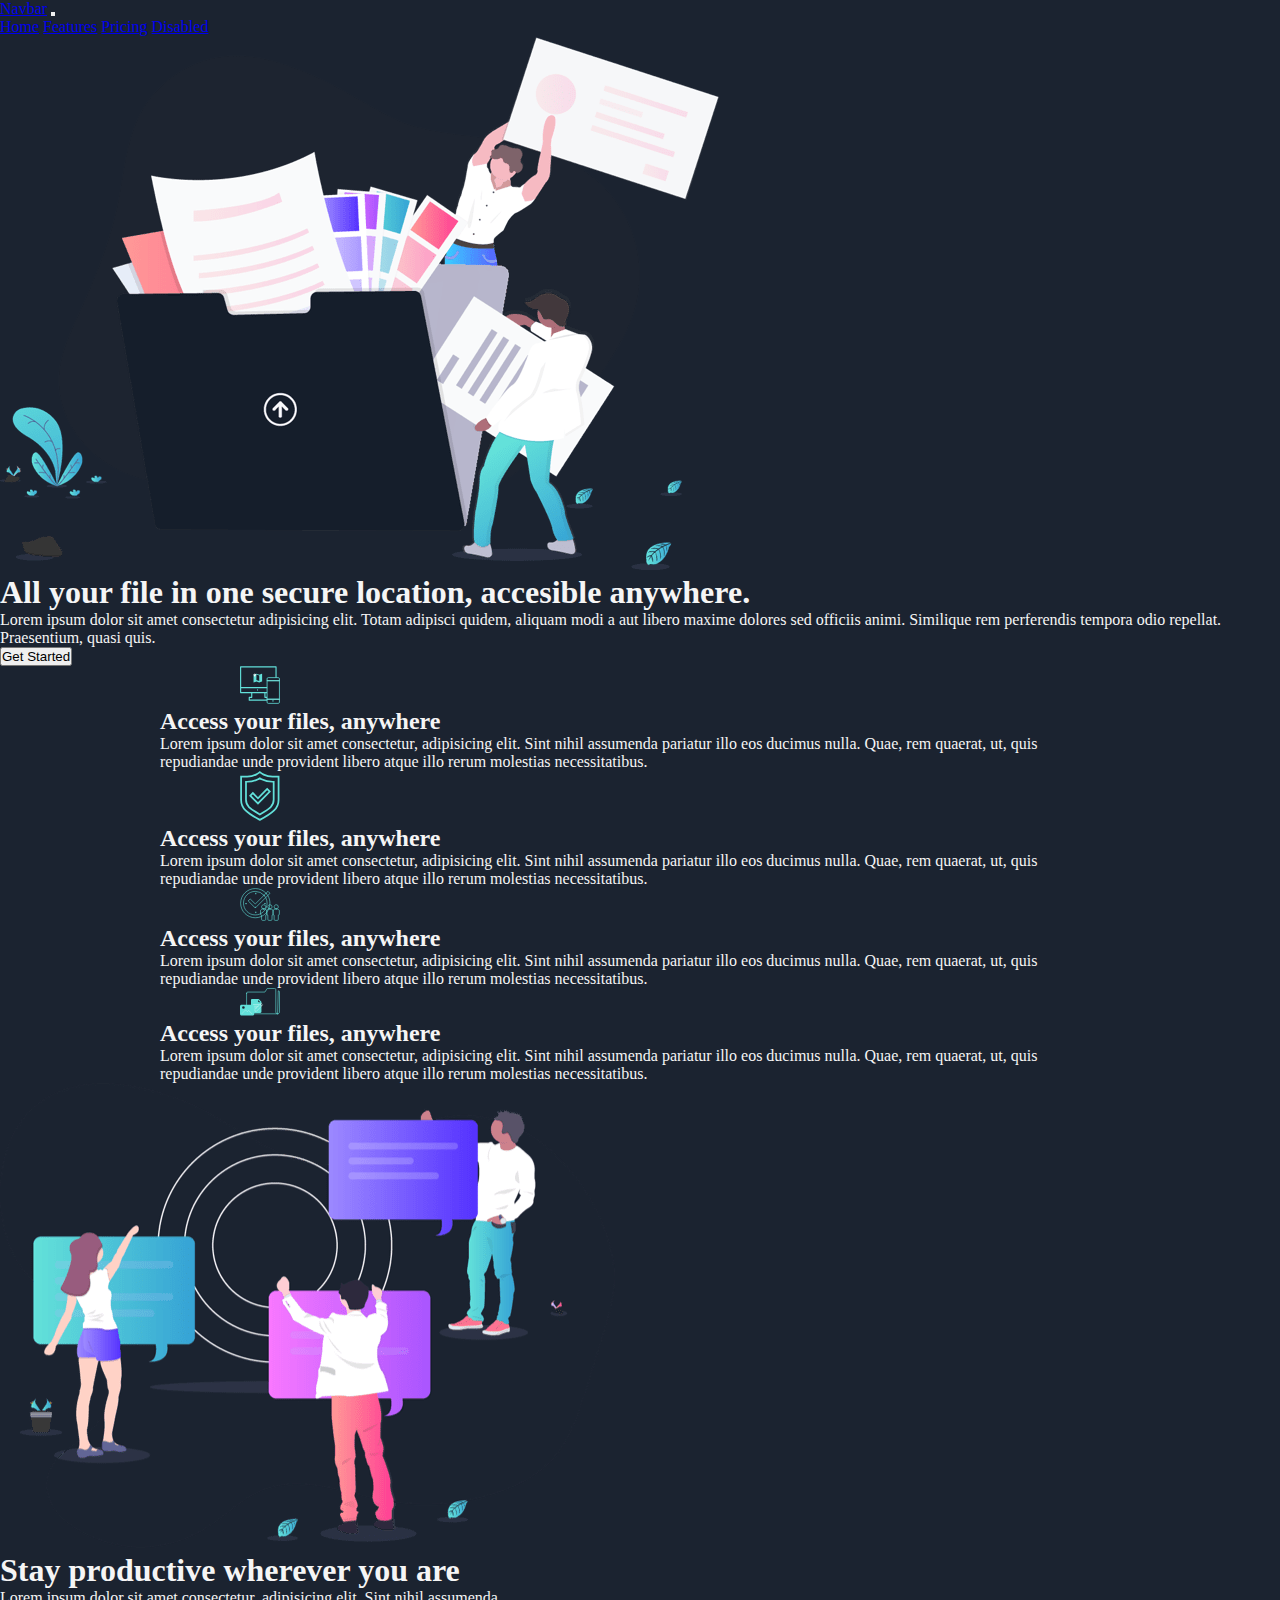
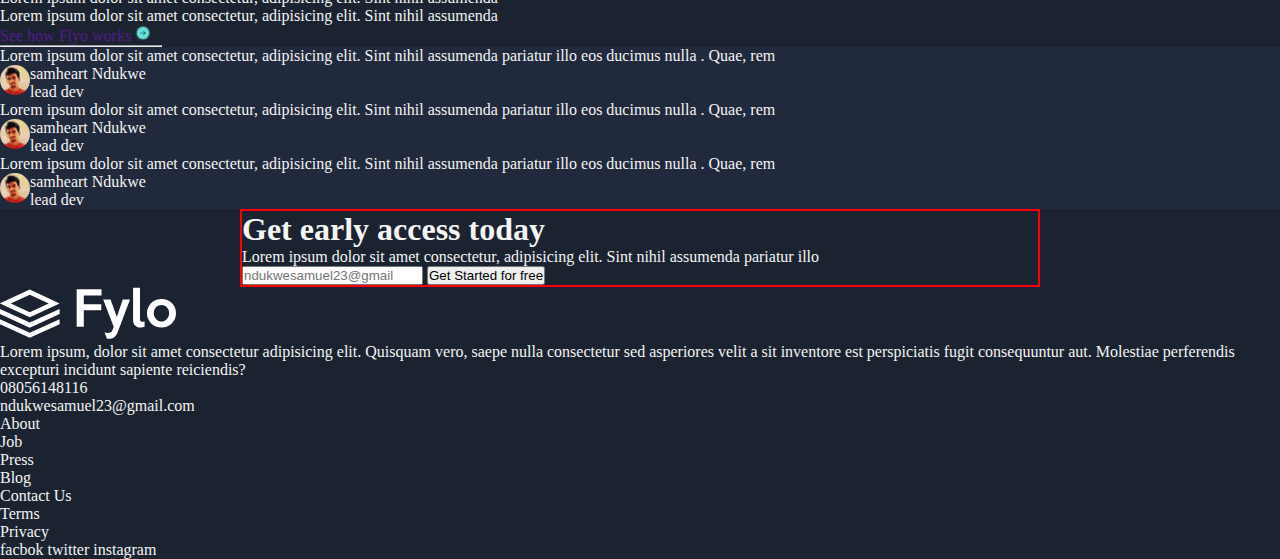
==== index.html @ 4d5dd7db "first commit" ====
<!DOCTYPE html>
<html lang="en">
<head>
    <meta charset="UTF-8">
    <meta http-equiv="X-UA-Compatible" content="IE=edge">
    <meta name="viewport" content="width=device-width, initial-scale=1.0">
    <title>Document</title>
    <link rel="stylesheet" href="../bootstrap-5.0.2-dist/css/bootstrap.min.css">
    <link rel="stylesheet" href="css/style.css">

</head>
<body>


    <nav class="navbar navbar-expand-lg navbar-light bg-light">
        <div class="container-fluid">
          <a class="navbar-brand" href="#">Navbar</a>
          <button class="navbar-toggler" type="button" data-bs-toggle="collapse" data-bs-target="#navbarNavAltMarkup" aria-controls="navbarNavAltMarkup" aria-expanded="false" aria-label="Toggle navigation">
            <span class="navbar-toggler-icon"></span>
          </button>
          <div class="collapse navbar-collapse" id="navbarNavAltMarkup">
            <div class="navbar-nav ms-auto">
              <a class="nav-link active" aria-current="page" href="#">Home</a>
              <a class="nav-link" href="#">Features</a>
              <a class="nav-link" href="#">Pricing</a>
              <a class="nav-link disabled" href="#" tabindex="-1" aria-disabled="true">Disabled</a>
            </div>
          </div>
        </div>
      </nav>



    <section class="sec1">


        <div class="sss">
            <img src="images/illustration-intro.png" alt=" dksdlk">

        </div>
        
        <div>
            <h1>All your file in one  secure location, accesible anywhere.</h1>

            <p> Lorem ipsum dolor sit amet consectetur adipisicing elit. Totam adipisci quidem, 
                aliquam modi a aut libero maxime dolores sed officiis animi.
                 Similique rem perferendis tempora odio repellat. Praesentium, quasi quis.
            </p>

            <button> Get Started</button>
        </div>
    </section>



    <section class="sec2">

        <div class="container-fluid">

            <div class="row">
                <div class="col-md-6">

                    <div class=" sec2__">
                        <img src="images/icon-access-anywhere.svg" alt="">
                        <div>
                            <h2>Access your files, anywhere</h2>
                            <p>Lorem ipsum dolor sit amet consectetur, adipisicing elit. Sint nihil assumenda pariatur illo
                                 eos ducimus nulla.
                                 Quae, rem quaerat, ut,
                                  quis repudiandae unde provident libero atque illo rerum molestias 
                                  necessitatibus.
                            </p>
    
                        </div>

                    </div>
                    
                </div>

                <div class="col-md-6">
                        <div class="sec2__">
                            
                    <img src="images/icon-security.svg" alt="">
                    <div>
                        <h2>Access your files, anywhere</h2>
                        <p>Lorem ipsum dolor sit amet consectetur, adipisicing elit. Sint nihil assumenda pariatur illo
                             eos ducimus nulla.
                             Quae, rem quaerat, ut,
                              quis repudiandae unde provident libero atque illo rerum molestias 
                              necessitatibus.
                        </p>

                    </div>
                    
                        </div>
                </div>

                <div class="col-md-6">

                    <div class="sec2__">

                        <img src="images/icon-collaboration.svg" alt="">
                    <div>
                        <h2>Access your files, anywhere</h2>
                        <p>Lorem ipsum dolor sit amet consectetur, adipisicing elit. Sint nihil assumenda pariatur illo
                             eos ducimus nulla.
                             Quae, rem quaerat, ut,
                              quis repudiandae unde provident libero atque illo rerum molestias 
                              necessitatibus.
                        </p>

                    </div>

                    </div>

                    
                    
                </div>

                <div class="col-md-6">

                    <div class="sec2__">
                        <img src="images/icon-any-file.svg" alt="">
                        <div>
                            <h2>Access your files, anywhere</h2>
                            <p>Lorem ipsum dolor sit amet consectetur, adipisicing elit. Sint nihil assumenda pariatur illo
                                 eos ducimus nulla.
                                 Quae, rem quaerat, ut,
                                  quis repudiandae unde provident libero atque illo rerum molestias 
                                  necessitatibus.
                            </p>
    
                        </div>
                    </div>
                    
                </div>


            </div>

        </div>

    </section>



    <section class="sec3">

        <div class="container-fluid">

            <div class="row">

                <div class="col-md-6">
                    <img src="images/illustration-stay-productive.png" alt="">

                </div>

                <div class="col-md-6">

                    <h1> Stay productive wherever you are </h1>

                    <p>Lorem ipsum dolor sit amet consectetur, adipisicing elit. Sint nihil assumenda</p>

                    <p>Lorem ipsum dolor sit amet consectetur, adipisicing elit. Sint nihil assumenda</p>

                    <div class="sec3_3"> 
                        <a href=""> See how Flyo works  <span> <img src="images/icon-arrow.svg" alt=""></span> </a> 
                        <hr>
                    </div>
                    
                </div>

            </div>

        </div>

    </section>

    <section class="sec4">

        <div class="container">

            <div class="row">

                <div class="col-md-4">
                    <div class="sec4_1">
                        <p>
                            Lorem ipsum dolor sit amet consectetur,
                             adipisicing elit. Sint nihil assumenda 
                             pariatur illo eos ducimus nulla
                             . Quae, rem
                        </p>
    
                        <div>                      
                            <div class="sec4_4">
                                <img src="images/profile-1.jpg" alt="">
                                <div>
                                    <p> samheart Ndukwe</p>
                                    <p> lead dev </p>
                                </div>
                            </div>
    
                        </div>
                    </div>
                </div>


                <div class="col-md-4">
                    <div class="sec4_1">
                        <p>
                            Lorem ipsum dolor sit amet consectetur,
                             adipisicing elit. Sint nihil assumenda 
                             pariatur illo eos ducimus nulla
                             . Quae, rem
                        </p>
    
                        <div>                      
                            <div class="sec4_4">
                                <img src="images/profile-1.jpg" alt="">
                                <div>
                                    <p> samheart Ndukwe</p>
                                    <p> lead dev </p>
                                </div>
                            </div>
    
                        </div>
                    </div>
                </div>


                <div class="col-md-4">
                    <div class="sec4_1">
                        <p>
                            Lorem ipsum dolor sit amet consectetur,
                             adipisicing elit. Sint nihil assumenda 
                             pariatur illo eos ducimus nulla
                             . Quae, rem
                        </p>
    
                        <div>                      
                            <div class="sec4_4">
                                <img src="images/profile-1.jpg" alt="">
                                <div>
                                    <p> samheart Ndukwe</p>
                                    <p> lead dev </p>
                                </div>
                            </div>
    
                        </div>
                    </div>
                </div>

            </div>




            
        </div>
    </section>



    <section class="sec5">

        <div class="">
            <h1> Get early access today</h1>
            <p>Lorem ipsum dolor sit amet consectetur, adipisicing elit. Sint nihil assumenda pariatur illo</p>

            <div>
                <form action="" method="post">
                    <input type="email" placeholder="ndukwesamuel23@gmail">
                    <input type="submit" value="Get Started for free" placeholder="">
                </form>
            </div>
        </div>

    </section>



    <footer>


        <div class="container-fluid">

            <div class="row">




                <div class="col-md-4"> 

                    <img src="images/logo.svg" alt="">

                    <p>
                        Lorem ipsum, dolor sit amet consectetur adipisicing elit. Quisquam vero,
                         saepe nulla consectetur sed asperiores
                          velit a sit inventore est perspiciatis
                         fugit consequuntur aut. Molestiae perferendis
                          excepturi incidunt sapiente reiciendis?
                    </p>

                </div>


                <div class="col-md-2"> 

                    <div> 08056148116</div>
                    <div> ndukwesamuel23@gmail.com</div>

                </div>


                <div class="col-md-2">
                    
                    <p>About</p>
                    <p>Job</p>
                    <p>Press</p>
                    <p>Blog</p>
                
                </div>


                <div class="col-md-2">
                    
                    <p>Contact Us</p>
                    <p>Terms</p>
                    <p>Privacy</p>
                    
                </div>


                <div class="col-md-2">
                    
                    facbok twitter instagram
                </div>



            </div>

        </div>
    </footer>



    <script src="https://cdn.jsdelivr.net/npm/bootstrap@5.0.2/dist/js/bootstrap.bundle.min.js" integrity="sha384-MrcW6ZMFYlzcLA8Nl+NtUVF0sA7MsXsP1UyJoMp4YLEuNSfAP+JcXn/tWtIaxVXM" crossorigin="anonymous"></script>

</body>

</html>
---- css/style.css ----
*{
    margin: 0;
    padding: 0;
}
body{
    background-color: #1B2330;
    color: whitesmoke;
}
.sec2__{
    width: 70%;
    padding-left: 10em;
}
.sec2__ > img {
    width: 40px;
    margin-left: 5em;
}
.sec3_3 > a{

    text-decoration: none;

}


.sec3_3 > hr{
    width: 10em;
    color: red;
}


.sec4_4{
    display: flex;
}

.sec4_4 > img {

    width: 30px;
    height:30px;
    border-radius: 50%;

}

.sec4_1{
    background-color: #21293c;
}


.sec5{
    
    background-color: #1B2330;
    margin: 0 15em;
    border: 2px solid red;
}



@media (max-width: 768px) {
    

    body{
        background-color: yellow;
    }


    .sec1 > div > img {
        width: 20%;
    }
}


@media (max-width: 425px) {
    
    body{
        background-color: red;
    }

    
    .sss{
        background-color: purple;
        padding: 50px;
    }
}
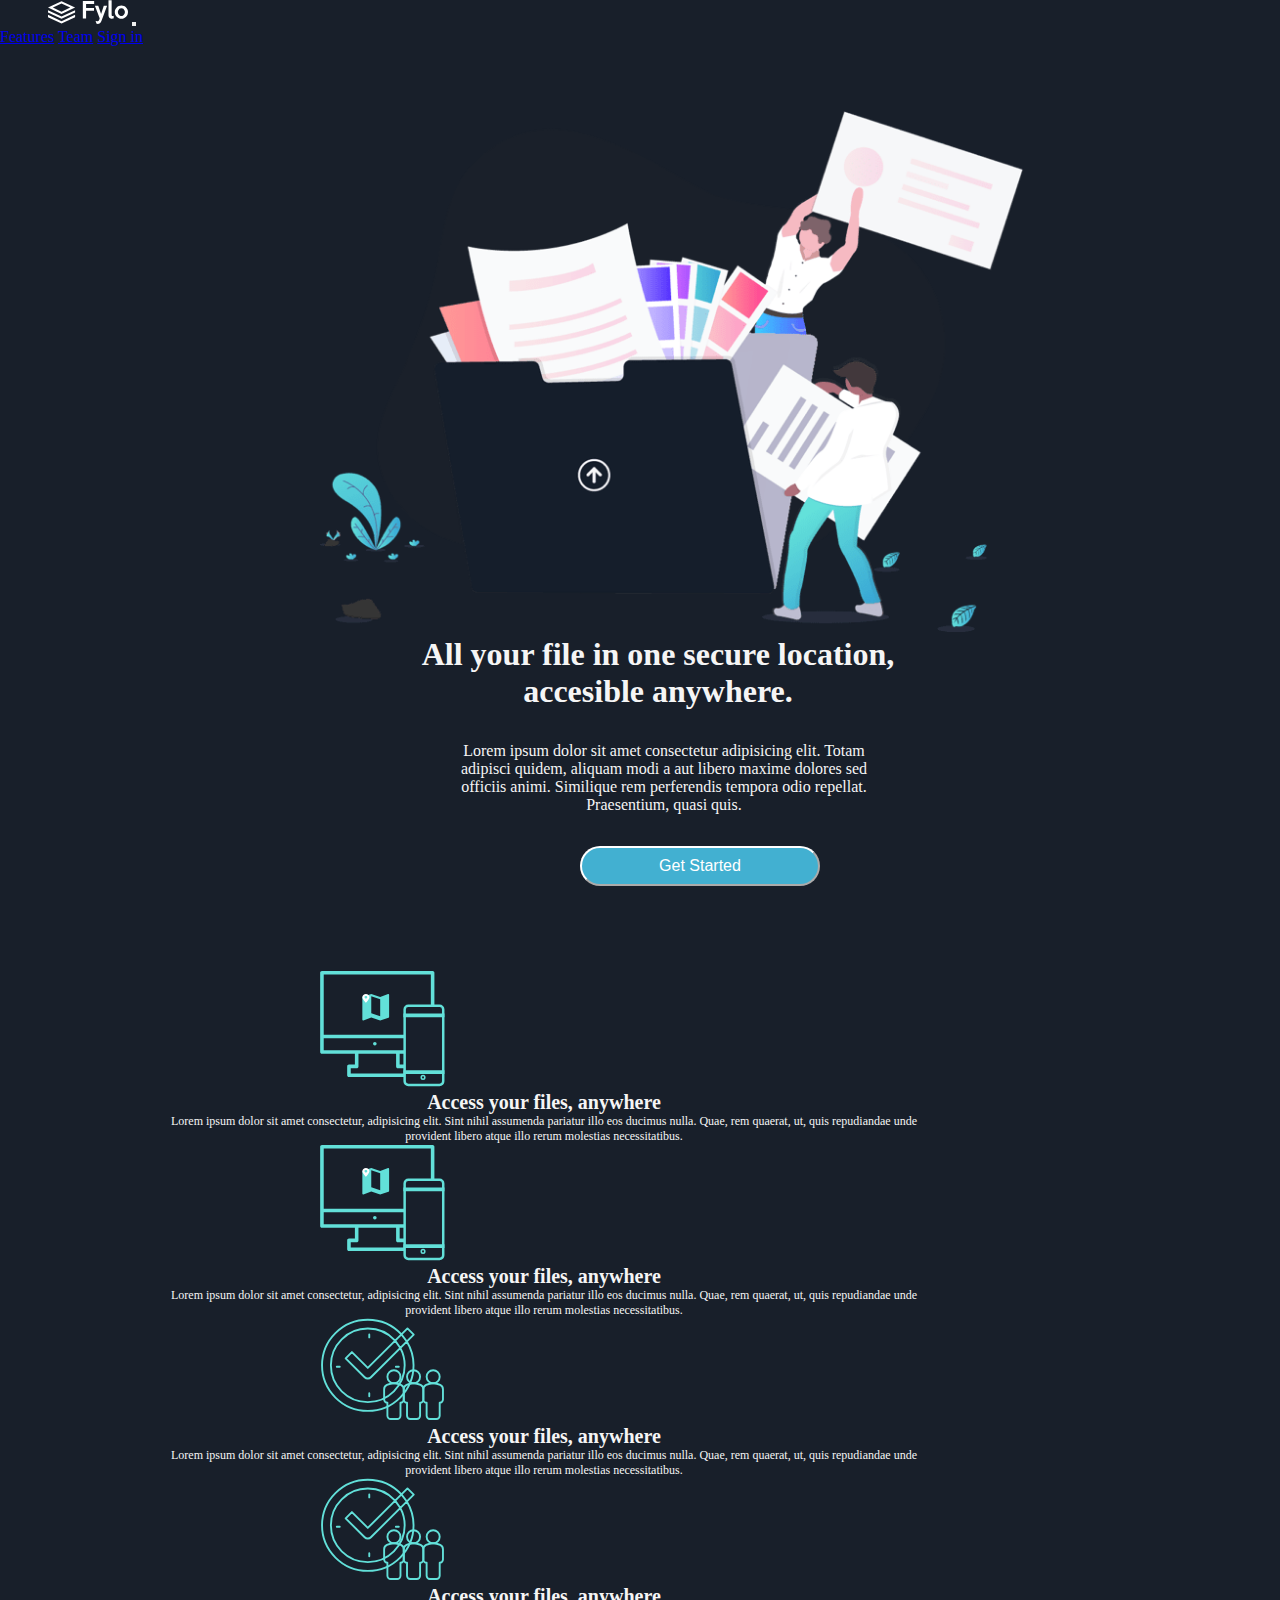
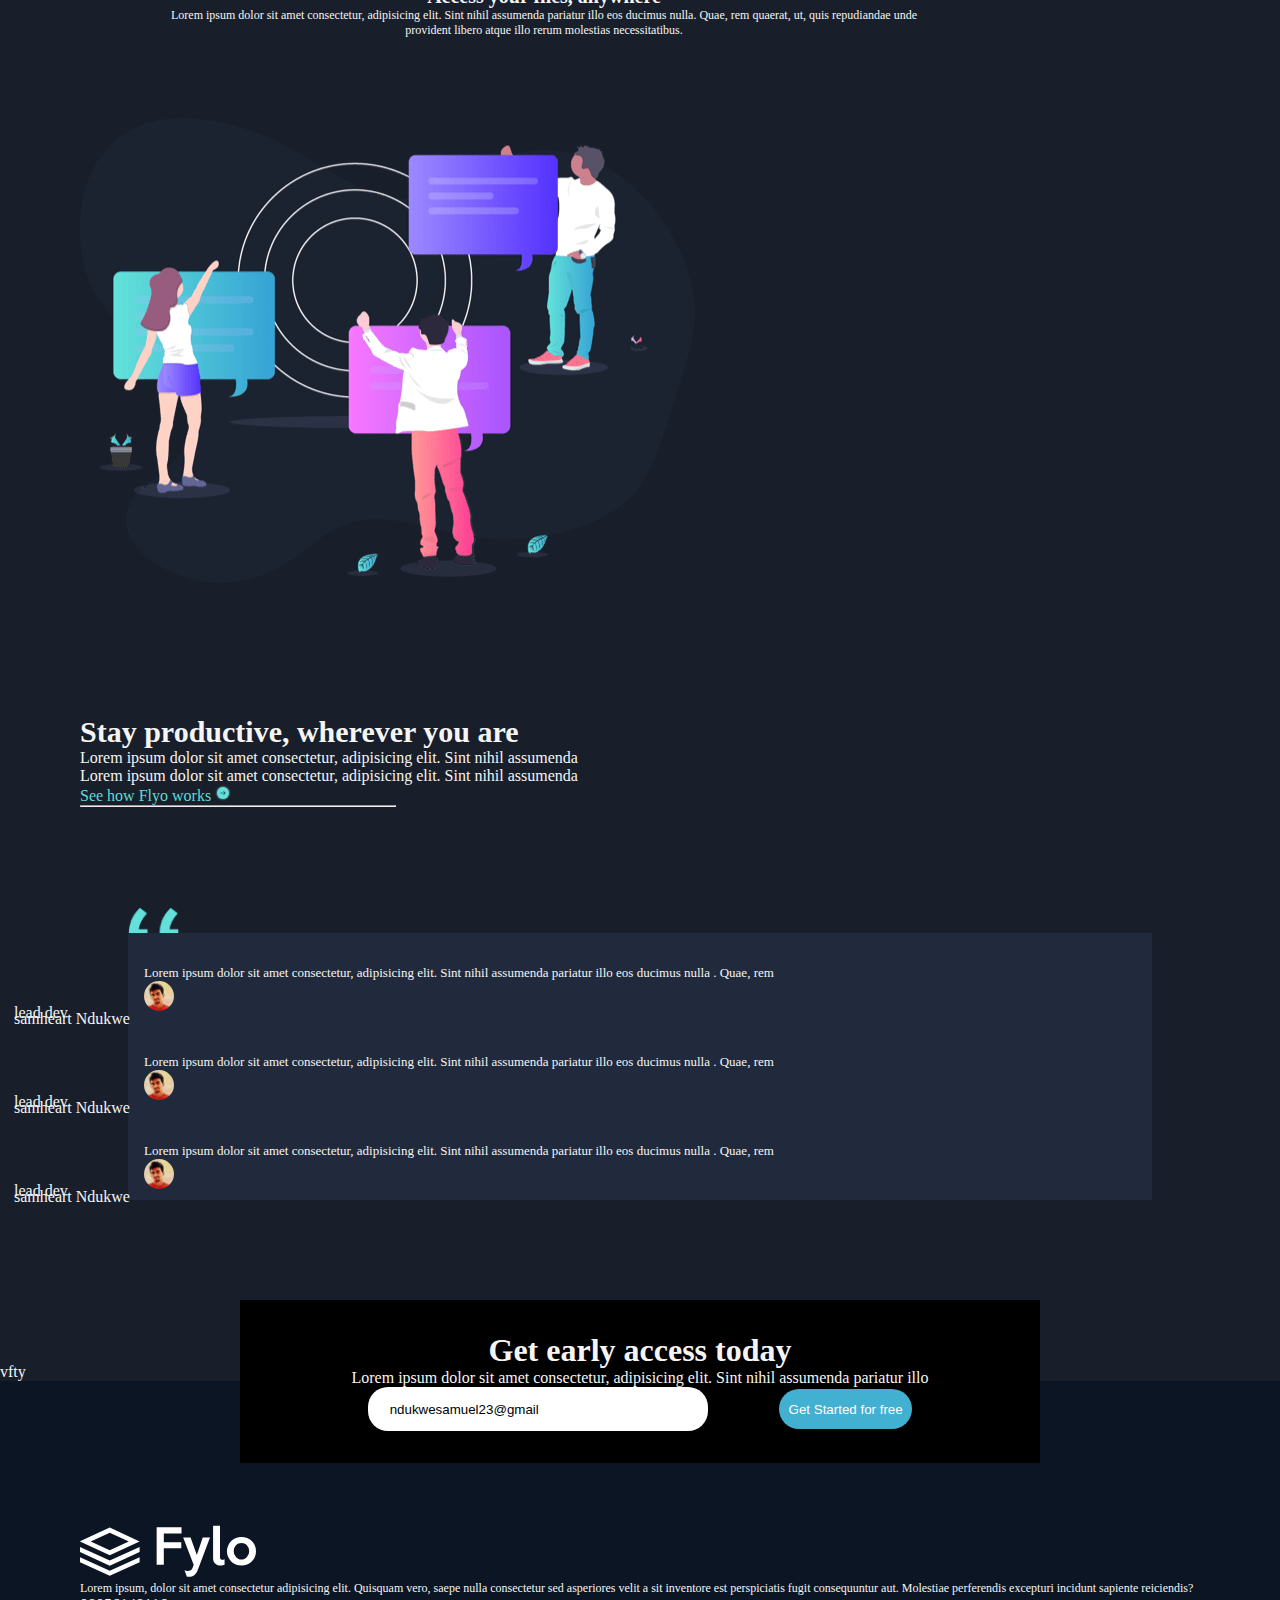
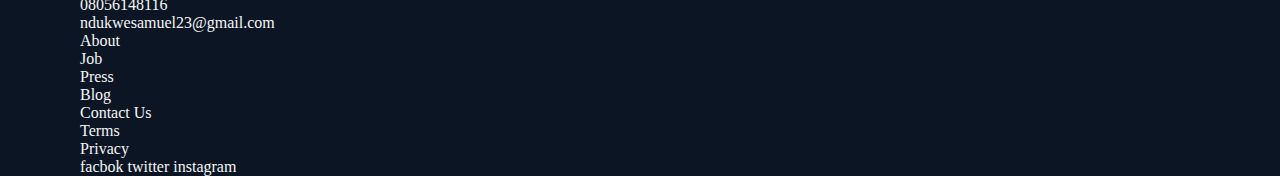
==== commit f036f4cd: "samheart" ====
--- a/index.html
+++ b/index.html
@@ -2,85 +2,72 @@
 <html lang="en">
 <head>
     <meta charset="UTF-8">
+
     <meta http-equiv="X-UA-Compatible" content="IE=edge">
     <meta name="viewport" content="width=device-width, initial-scale=1.0">
     <title>Document</title>
     <link rel="stylesheet" href="../bootstrap-5.0.2-dist/css/bootstrap.min.css">
-    <link rel="stylesheet" href="css/style.css">
+    <link rel="stylesheet" href="css/style2.css">
+    <link rel="stylesheet" href="css/style2_tablet.css">
+    <link rel="stylesheet" href="css/style2_phone.css">
 
 </head>
+
 <body>
 
-
-    <nav class="navbar navbar-expand-lg navbar-light bg-light">
+<!-- navigation start here -->
+
+    <nav class="navbar navbar-expand-lg navbar-light bg-dark ">
         <div class="container-fluid">
-          <a class="navbar-brand" href="#">Navbar</a>
+          <a class="navbar-brand" href="#"><img class="nav_img" src="images/logo.svg" alt=""></a>
           <button class="navbar-toggler" type="button" data-bs-toggle="collapse" data-bs-target="#navbarNavAltMarkup" aria-controls="navbarNavAltMarkup" aria-expanded="false" aria-label="Toggle navigation">
             <span class="navbar-toggler-icon"></span>
           </button>
           <div class="collapse navbar-collapse" id="navbarNavAltMarkup">
-            <div class="navbar-nav ms-auto">
-              <a class="nav-link active" aria-current="page" href="#">Home</a>
-              <a class="nav-link" href="#">Features</a>
-              <a class="nav-link" href="#">Pricing</a>
-              <a class="nav-link disabled" href="#" tabindex="-1" aria-disabled="true">Disabled</a>
+            <div class="navbar-nav ms-auto nav_link">
+              <a class="nav-link text-white " href="#">Features</a>
+              <a class="nav-link text-white " href="#">Team</a>
+              <a class="nav-link text-white" href="#">Sign in</a>
             </div>
           </div>
         </div>
       </nav>
 
-
-
-    <section class="sec1">
-
-
-        <div class="sss">
-            <img src="images/illustration-intro.png" alt=" dksdlk">
-
-        </div>
-        
-        <div>
-            <h1>All your file in one  secure location, accesible anywhere.</h1>
-
-            <p> Lorem ipsum dolor sit amet consectetur adipisicing elit. Totam adipisci quidem, 
-                aliquam modi a aut libero maxime dolores sed officiis animi.
-                 Similique rem perferendis tempora odio repellat. Praesentium, quasi quis.
-            </p>
-
-            <button> Get Started</button>
-        </div>
-    </section>
-
-
-
-    <section class="sec2">
-
-        <div class="container-fluid">
-
-            <div class="row">
-                <div class="col-md-6">
-
-                    <div class=" sec2__">
-                        <img src="images/icon-access-anywhere.svg" alt="">
-                        <div>
-                            <h2>Access your files, anywhere</h2>
-                            <p>Lorem ipsum dolor sit amet consectetur, adipisicing elit. Sint nihil assumenda pariatur illo
-                                 eos ducimus nulla.
-                                 Quae, rem quaerat, ut,
-                                  quis repudiandae unde provident libero atque illo rerum molestias 
-                                  necessitatibus.
-                            </p>
+<!-- navigation end here -->
+
+
+
+<!-- section one start here -->
+
+<section class="sec1">
+
     
-                        </div>
-
-                    </div>
-                    
-                </div>
-
-                <div class="col-md-6">
-                        <div class="sec2__">
-                            
-                    <img src="images/icon-security.svg" alt="">
+            <img class="sec1_img" src="images/illustration-intro.png" alt="">
+
+
+     
+    <div class="sec1_div">
+
+        <h1>All your file in one  secure location, accesible anywhere.</h1>
+        <p> Lorem ipsum dolor sit amet consectetur adipisicing elit. Totam adipisci quidem, 
+            aliquam modi a aut libero maxime dolores sed officiis animi.
+             Similique rem perferendis tempora odio repellat. Praesentium, quasi quis.
+        </p>
+            <button> Get Started</button> 
+    </div> 
+
+</section>
+
+<!-- section one end here -->
+    
+<!-- section two start here -->
+<section class="sec2">
+
+    <div class="container-fluid">
+        <div class="row">
+            <div class="col-md-6">
+                <div class=" sec2__">
+                    <img class="hh" src="images/icon-access-anywhere.svg" alt="">
                     <div>
                         <h2>Access your files, anywhere</h2>
                         <p>Lorem ipsum dolor sit amet consectetur, adipisicing elit. Sint nihil assumenda pariatur illo
@@ -89,264 +76,326 @@
                               quis repudiandae unde provident libero atque illo rerum molestias 
                               necessitatibus.
                         </p>
-
-                    </div>
-                    
-                        </div>
-                </div>
-
-                <div class="col-md-6">
-
+                    </div>
+
+                </div>
+                
+            </div>
+
+            <div class="col-md-6">
                     <div class="sec2__">
-
-                        <img src="images/icon-collaboration.svg" alt="">
-                    <div>
-                        <h2>Access your files, anywhere</h2>
-                        <p>Lorem ipsum dolor sit amet consectetur, adipisicing elit. Sint nihil assumenda pariatur illo
-                             eos ducimus nulla.
-                             Quae, rem quaerat, ut,
-                              quis repudiandae unde provident libero atque illo rerum molestias 
-                              necessitatibus.
-                        </p>
-
-                    </div>
-
-                    </div>
-
-                    
-                    
-                </div>
-
-                <div class="col-md-6">
-
-                    <div class="sec2__">
-                        <img src="images/icon-any-file.svg" alt="">
-                        <div>
-                            <h2>Access your files, anywhere</h2>
-                            <p>Lorem ipsum dolor sit amet consectetur, adipisicing elit. Sint nihil assumenda pariatur illo
-                                 eos ducimus nulla.
-                                 Quae, rem quaerat, ut,
-                                  quis repudiandae unde provident libero atque illo rerum molestias 
-                                  necessitatibus.
-                            </p>
+                        
+                <img class="" src="images/icon-access-anywhere.svg" alt="">
+                <div>
+                    <h2>Access your files, anywhere</h2>
+                    <p>Lorem ipsum dolor sit amet consectetur, adipisicing elit. Sint nihil assumenda pariatur illo
+                         eos ducimus nulla.
+                         Quae, rem quaerat, ut,
+                          quis repudiandae unde provident libero atque illo rerum molestias 
+                          necessitatibus.
+                    </p>
+
+                </div>
+                
+                    </div>
+            </div>
+
+            <div class="col-md-6">
+
+                <div class="sec2__">
+
+                    <img src="images/icon-collaboration.svg" alt="">
+                <div>
+                    <h2>Access your files, anywhere</h2>
+                    <p>Lorem ipsum dolor sit amet consectetur, adipisicing elit. Sint nihil assumenda pariatur illo
+                         eos ducimus nulla.
+                         Quae, rem quaerat, ut,
+                          quis repudiandae unde provident libero atque illo rerum molestias 
+                          necessitatibus.
+                    </p>
+
+                </div>
+
+                </div>
+
+
+                
+            </div>
+
+            <div class="col-md-6">
+
+                <div class="sec2__">
+
+                    <img src="images/icon-collaboration.svg" alt="">
+                <div>
+                    <h2>Access your files, anywhere</h2>
+                    <p>Lorem ipsum dolor sit amet consectetur, adipisicing elit. Sint nihil assumenda pariatur illo
+                         eos ducimus nulla.
+                         Quae, rem quaerat, ut,
+                          quis repudiandae unde provident libero atque illo rerum molestias 
+                          necessitatibus.
+                    </p>
+
+                </div>
+
+                </div>
+
+                
+                
+            </div>
+
+
+
+        </div>
+
+    </div>
+
+</section>
+
+<!-- section two end here -->
+
+
+
+<!-- section 3 start here -->
+
+
+<section class="sec3">
+
+    <div class="container-fluid">
+
+        <div class="row">
+
+            <div class="col-md-6">
+
+                <img class="sec3_img" src="images/illustration-stay-productive.png" alt="">
+
+            </div>
+
+            <div class="col-md-6">
+                <div class="sec3_2">
+                    <h1> Stay productive, wherever you are </h1>
+
+                    <p>Lorem ipsum dolor sit amet consectetur, adipisicing elit. Sint nihil assumenda</p>
     
-                        </div>
-                    </div>
-                    
-                </div>
-
-
-            </div>
-
-        </div>
-
-    </section>
-
-
-
-    <section class="sec3">
-
-        <div class="container-fluid">
-
-            <div class="row">
-
-                <div class="col-md-6">
-                    <img src="images/illustration-stay-productive.png" alt="">
-
-                </div>
-
-                <div class="col-md-6">
-
-                    <h1> Stay productive wherever you are </h1>
-
                     <p>Lorem ipsum dolor sit amet consectetur, adipisicing elit. Sint nihil assumenda</p>
-
-                    <p>Lorem ipsum dolor sit amet consectetur, adipisicing elit. Sint nihil assumenda</p>
-
+    
                     <div class="sec3_3"> 
                         <a href=""> See how Flyo works  <span> <img src="images/icon-arrow.svg" alt=""></span> </a> 
                         <hr>
                     </div>
-                    
-                </div>
-
-            </div>
-
-        </div>
-
-    </section>
-
-    <section class="sec4">
-
-        <div class="container">
-
-            <div class="row">
-
-                <div class="col-md-4">
-                    <div class="sec4_1">
-                        <p>
-                            Lorem ipsum dolor sit amet consectetur,
-                             adipisicing elit. Sint nihil assumenda 
-                             pariatur illo eos ducimus nulla
-                             . Quae, rem
-                        </p>
-    
-                        <div>                      
-                            <div class="sec4_4">
-                                <img src="images/profile-1.jpg" alt="">
-                                <div>
-                                    <p> samheart Ndukwe</p>
-                                    <p> lead dev </p>
+                </div>
+                
+            </div>
+
+        </div>
+
+    </div>
+
+</section>
+
+<!-- section 3 end here -->
+
+<!-- section 4 start here -->
+
+<section class="sec4">
+    <img src="images/bg-quotes.png" alt="">
+    <div class="container-fluid ">
+        <div class="row">
+            <div class="col-md-4">
+                <div class="sec4_1">
+                    <p>
+                        Lorem ipsum dolor sit amet consectetur,
+                         adipisicing elit. Sint nihil assumenda 
+                         pariatur illo eos ducimus nulla
+                         . Quae, rem
+                    </p>
+
+                    <div>                      
+                        <div class="sec4_4">
+                            <div class="row row__flex">
+                                <div class="col-md-6 col-sm-3">
+                                    <img class="sec4_4_pic" src="images/profile-1.jpg" alt="">
+                                </div>
+                                <div class="col-md-6 col-sm-3">
+                                    <div class="sec4_4_p">
+                                        <p class="sec4_4_p1"> samheart Ndukwe</p>
+                                        <p class="sec4_4_p2"> lead dev </p>
+                                    </div>
                                 </div>
                             </div>
-    
                         </div>
-                    </div>
-                </div>
-
-
-                <div class="col-md-4">
-                    <div class="sec4_1">
-                        <p>
-                            Lorem ipsum dolor sit amet consectetur,
-                             adipisicing elit. Sint nihil assumenda 
-                             pariatur illo eos ducimus nulla
-                             . Quae, rem
-                        </p>
-    
-                        <div>                      
-                            <div class="sec4_4">
-                                <img src="images/profile-1.jpg" alt="">
-                                <div>
-                                    <p> samheart Ndukwe</p>
-                                    <p> lead dev </p>
+
+                    </div>
+                </div>
+            </div>
+
+            <div class="col-md-4">
+                <div class="sec4_1">
+                    <p>
+                        Lorem ipsum dolor sit amet consectetur,
+                         adipisicing elit. Sint nihil assumenda 
+                         pariatur illo eos ducimus nulla
+                         . Quae, rem
+                    </p>
+
+                    <div>                      
+                        <div class="sec4_4">
+                            <div class="row">
+                                <div class="col-md-6">
+                                    <img class="sec4_4_pic" src="images/profile-1.jpg" alt="">
+                                </div>
+
+                                <div class="col-md-6">
+                                    <div class="sec4_4_p">
+                                        <p class="sec4_4_p1"> samheart Ndukwe</p>
+                                        <p class="sec4_4_p2"> lead dev </p>
+                                    </div>
+
                                 </div>
                             </div>
-    
                         </div>
-                    </div>
-                </div>
-
-
-                <div class="col-md-4">
-                    <div class="sec4_1">
-                        <p>
-                            Lorem ipsum dolor sit amet consectetur,
-                             adipisicing elit. Sint nihil assumenda 
-                             pariatur illo eos ducimus nulla
-                             . Quae, rem
-                        </p>
-    
-                        <div>                      
-                            <div class="sec4_4">
-                                <img src="images/profile-1.jpg" alt="">
-                                <div>
-                                    <p> samheart Ndukwe</p>
-                                    <p> lead dev </p>
+
+                    </div>
+                </div>
+            </div>
+
+
+            <div class="col-md-4">
+                <div class="sec4_1">
+                    <p>
+                        Lorem ipsum dolor sit amet consectetur,
+                         adipisicing elit. Sint nihil assumenda 
+                         pariatur illo eos ducimus nulla
+                         . Quae, rem
+                    </p>
+
+                    <div>                      
+                        <div class="sec4_4">
+                            <div class="row">
+                                <div class="col-md-6">
+                                    <img class="sec4_4_pic" src="images/profile-1.jpg" alt="">
+                                </div>
+
+                                <div class="col-md-6">
+                                    <div class="sec4_4_p">
+                                        <p class="sec4_4_p1"> samheart Ndukwe</p>
+                                        <p class="sec4_4_p2"> lead dev </p>
+                                    </div>
+
                                 </div>
                             </div>
-    
                         </div>
-                    </div>
-                </div>
-
-            </div>
-
-
-
-
+
+                    </div>
+                </div>
+            </div>
+
+
+        </div>
+
+
+
+
+        
+    </div>
+</section>
+
+<!-- section 4 end here -->
+
+
+
+<!-- section 5 start here  -->
+
+
+
+<section class="sec5">
+
+    <div class="sec5_1">
+        <h1> Get early access today</h1>
+        <p>Lorem ipsum dolor sit amet consectetur, adipisicing elit. Sint nihil assumenda pariatur illo</p>
+
+        <div>
+            <form action="" method="post">
+                <input class="email" type="email" placeholder="ndukwesamuel23@gmail">
+                <input class="submit" type="submit" value="Get Started for free" placeholder="">
+            </form>
+        </div>
+    </div>
+
+</section>
+
+
+
+<!-- section 5 end here -->
+
+
+
+<!-- footer start here and end here -->
+
+
+vfty
+<footer>
+    <div class="container-fluid">
+
+        <div class="row">
+            <div class="col-md-4"> 
+
+                <img src="images/logo.svg" alt="">
+
+                <p class="fot_p_1">
+                    Lorem ipsum, dolor sit amet consectetur adipisicing elit. Quisquam vero,
+                     saepe nulla consectetur sed asperiores
+                      velit a sit inventore est perspiciatis
+                     fugit consequuntur aut. Molestiae perferendis
+                      excepturi incidunt sapiente reiciendis?
+                </p>
+
+            </div>
+
+
+            <div class="col-md-2"> 
+
+                <div> 08056148116</div>
+                <div> ndukwesamuel23@gmail.com</div>
+
+            </div>
+
+
+            <div class="col-md-2">
+                
+                <p>About</p>
+                <p>Job</p>
+                <p>Press</p>
+                <p>Blog</p>
             
-        </div>
-    </section>
-
-
-
-    <section class="sec5">
-
-        <div class="">
-            <h1> Get early access today</h1>
-            <p>Lorem ipsum dolor sit amet consectetur, adipisicing elit. Sint nihil assumenda pariatur illo</p>
-
-            <div>
-                <form action="" method="post">
-                    <input type="email" placeholder="ndukwesamuel23@gmail">
-                    <input type="submit" value="Get Started for free" placeholder="">
-                </form>
-            </div>
-        </div>
-
-    </section>
-
-
-
-    <footer>
-
-
-        <div class="container-fluid">
-
-            <div class="row">
-
-
-
-
-                <div class="col-md-4"> 
-
-                    <img src="images/logo.svg" alt="">
-
-                    <p>
-                        Lorem ipsum, dolor sit amet consectetur adipisicing elit. Quisquam vero,
-                         saepe nulla consectetur sed asperiores
-                          velit a sit inventore est perspiciatis
-                         fugit consequuntur aut. Molestiae perferendis
-                          excepturi incidunt sapiente reiciendis?
-                    </p>
-
-                </div>
-
-
-                <div class="col-md-2"> 
-
-                    <div> 08056148116</div>
-                    <div> ndukwesamuel23@gmail.com</div>
-
-                </div>
-
-
-                <div class="col-md-2">
-                    
-                    <p>About</p>
-                    <p>Job</p>
-                    <p>Press</p>
-                    <p>Blog</p>
-                
-                </div>
-
-
-                <div class="col-md-2">
-                    
-                    <p>Contact Us</p>
-                    <p>Terms</p>
-                    <p>Privacy</p>
-                    
-                </div>
-
-
-                <div class="col-md-2">
-                    
-                    facbok twitter instagram
-                </div>
-
-
-
-            </div>
-
-        </div>
-    </footer>
+            </div>
+
+
+            <div class="col-md-2">
+                
+                <p>Contact Us</p>
+                <p>Terms</p>
+                <p>Privacy</p>
+                
+            </div>
+
+
+            <div class="col-md-2">
+                
+                facbok twitter instagram
+            </div>
+
+
+
+        </div>
+
+    </div>
+</footer>
+
 
 
 
     <script src="https://cdn.jsdelivr.net/npm/bootstrap@5.0.2/dist/js/bootstrap.bundle.min.js" integrity="sha384-MrcW6ZMFYlzcLA8Nl+NtUVF0sA7MsXsP1UyJoMp4YLEuNSfAP+JcXn/tWtIaxVXM" crossorigin="anonymous"></script>
-
 </body>
 
 </html>--- a/css/style2.css
+++ b/css/style2.css
@@ -0,0 +1,255 @@
+*{
+    margin: 0;
+    padding: 0;
+}
+body{
+    /* background-color: #1B2330; */
+
+    background-color: hsl(218, 28%, 13%);
+    color: whitesmoke;
+}
+
+/* nav css start for destop start here here */
+
+.nav_img{
+    width: 5em;
+    margin-left: 3em;
+}
+
+.nav_link{
+    padding-right: 5em;
+}
+/* nav css start for destop end here here */
+
+
+
+    /* section 1 css start for destop start here here */
+
+    .sec1_img{
+        margin-top: 4em;
+        margin-left: 20em;
+        width: 55%;
+    }
+
+    .sec1_div{
+
+        margin: 0 20em;
+    }
+
+    .sec1_div > h1 {
+        text-align: center;
+        font-size: 2em;
+        width: 80%;
+        margin: 0 0 0 82px ;
+    }
+
+
+    .sec1_div > p {
+        text-align: center;
+        font-size: 1em;
+        width: 70%;
+        margin: 2em 0 0 120px ;
+    
+    }
+
+
+    
+    .sec1_div > button {
+        text-align: center;
+        font-size: 1em;
+        width: 15em;
+        height: 40px;
+        border-radius: 30px;
+        background-color: #42B0D1;
+        margin: 2em 0 0 260px ;
+        outline: none;
+        border-color: white;
+        margin-bottom: 20px;
+        color: white;
+
+
+    
+    }
+
+    /* section 1 css start for destop end here here */
+
+
+/* section 2 css start here */
+
+
+.sec2{
+    padding: 4em 10em 0 10em;
+}
+
+
+
+.sec2__ > div{
+    text-align: center;
+    width: 80%;
+}
+
+.sec2__ > div > h2{
+    font-size: 20px;
+}
+
+.sec2__ > div > p{
+    font-size: 12px;
+}
+
+.sec2__ > img{
+    width: 13%;
+    margin-left: 10em;
+}
+
+.sec2-{
+    margin-top: 0em;
+    margin-bottom: 1em;
+    width: 7%;
+}
+
+
+
+
+/* section 2 css end here */
+
+
+
+/* section 3 css start here */
+
+.sec3{
+    padding: 5em 5em 0 5em;
+}
+
+.sec3_2{
+    padding-top: 8em;
+}
+
+.sec3_2 > h1{
+    width: 60%;
+    font-size: 30px;
+}
+
+.sec3_2 > p{
+    width: 80%;
+}
+
+.sec3_3 > a{
+    text-decoration: none;
+    color: #5CDBD5;
+}
+
+.sec3_3 > hr {
+    width: 28%;
+    margin-top: -0px;
+    background-color: #5CDBD5;
+    
+}
+/* section 3 css end here */
+
+
+/* section 4 css start here */
+.sec4{
+    padding-left: 8em;
+    padding-right: 8em;
+    padding-top: 5em;
+    padding-bottom: 0em;
+}
+
+.sec4 > img{
+    position: relative;
+    top: 20px;
+    z-index: -1;
+    width: 5%;
+}
+
+.sec4_1{
+
+    padding: 2em 1em 0em 1em;
+    background-color:  hsl(219, 30%, 18%);
+   
+}
+.sec4_4_pic{
+    width: 30px;
+    height: 30px;
+    border-radius: 50%;
+}
+
+
+.sec4_4_p{
+    margin-left: -130px;
+    margin-top: -5px;
+}
+
+.sec4_1 > p{
+    font-size: 13px;
+}
+
+
+.sec4_4_p2{
+    margin-top: -24px;
+
+}
+
+/* section 4 css end here */
+
+
+
+/* section 5 css start here */
+
+.sec5{
+
+      /* background-color:   #1B2330; */
+      background-color: black;
+      margin: 0 15em 0 15em;
+      text-align: center;
+      padding-bottom: 2em;
+      padding-top: 2em;
+      position: relative;
+      top: 100px;
+
+}
+
+.email{
+    width: 23em;
+    height: 40px;
+    border-radius: 20px;
+    outline: none;
+    padding-left: 20px;
+    padding-right: 10px;
+    border-color: transparent;
+    margin-right: 5em;
+}
+.submit{
+    width: 10em;
+    height: 40px;
+    border-radius: 20px;
+    background-color: #42B0D1;
+    border-color: transparent;
+    color: white;
+}
+
+.email::placeholder{
+    color: black;
+}
+
+
+
+/* section 5 css end here */
+
+
+/* footer */
+
+footer{
+    background-color: #0c1524;
+    padding-top: 9em;
+    padding-left: 5em;
+    padding-right: 5em;
+
+}
+
+.fot_p_1{
+    font-size: 12px;
+}
+
+
+
--- a/css/style2_tablet.css
+++ b/css/style2_tablet.css
@@ -0,0 +1,229 @@
+
+@media (max-width: 768px) {
+    body{
+        background-color: #1B2330;
+    }
+    /* nav css start for tablet start here here */
+
+    .nav_link{
+        padding-right: 0px;
+    }
+    /* nav css start for tablet end here here */
+    /* section 1 css start for tablet start here here */
+
+    .sec1_img{
+        margin-top: 3em;
+        margin-left: 10em;
+        width: 70%;
+    }
+
+
+    
+    .sec1_div{
+        margin: 0px 0px;
+    }
+
+    .sec1_div > h1 {
+        text-align: center;
+        font-size: 2em;
+        width: 80%;
+        margin: 0 0 0 82px ;
+    }
+
+
+    .sec1_div > p {
+        text-align: center;
+        font-size: 1em;
+        width: 70%;
+        margin: 2em 0 0 120px ;
+    
+    }
+
+
+    
+    .sec1_div > button {
+        text-align: center;
+        font-size: 1em;
+        width: 15em;
+        height: 40px;
+        border-radius: 30px;
+        background-color: #42B0D1;
+        margin: 2em 0 0 260px ;
+        outline: none;
+        border-color: white;
+        margin-bottom: 20px;
+
+
+    
+    }
+
+
+    /* section 1 css start for tablet end here here */
+
+
+/* section 2 css start here */
+
+
+.sec2{
+    padding: 0em 3em 0em 3em;
+}
+
+
+
+.sec2__ > div{
+    text-align: center;
+    width: 100%;
+}
+
+.sec2__ > div > h2{
+    font-size: 20px;
+}
+
+.sec2__ > div > p{
+    font-size: 12px;
+}
+
+.sec2__ > img{
+    width: 13%;
+    margin-left: 8em;
+}
+
+/* section 2 css end here */
+
+
+
+/* section 3 css start here */
+
+.sec3{
+    padding: -30em 0em 0 0em;
+}
+
+.sec3_img{
+    width: 110%;
+       /* padding-top: 8em; */
+
+}
+
+.sec3_2{
+    padding-top: 0em;
+    
+}
+
+.sec3_2 > h1{
+    width: 100%;
+    font-size: 30px;
+}
+
+.sec3_2 > p{
+    width: 100%;
+}
+
+.sec3_3 > a{
+    text-decoration: none;
+    color: #5CDBD5;
+}
+
+.sec3_3 > hr {
+    width: 28%;
+    margin-top: -0px;
+    background-color: #5CDBD5;
+    
+}
+/* section 3 css end here */
+
+
+
+/* section 4 css start here */
+.sec4{
+    padding-left: 1em;
+    padding-right: 1em;
+    padding-top: 1em;
+    padding-bottom: 0em;
+}
+
+.sec4 > img{
+    position: relative;
+    top: 10px;
+    z-index: -1;
+    width: 5%;
+}
+
+.sec4_1{
+    padding: 1em 10px 0em 10px;
+    background-color:#21293c;
+   
+}
+.sec4_4_pic{
+    width: 30px;
+    height: 30px;
+    border-radius: 50%;
+}
+
+
+.sec4_4_p{
+    margin-left: -80px;
+    margin-top: -5px;
+    font-size: 12px;
+}
+
+.sec4_1 > p{
+    font-size: 11px;
+    width: 100%;
+}
+
+.sec4_4_p2{
+    margin-top: -20px;
+
+}
+
+/* section 4 css end here */
+
+
+
+
+
+
+/* section 5 css start here */
+
+.sec5{
+
+    /* background-color:   #1B2330; */
+    background-color: black;
+
+    margin: 0 3em 0em 3em;
+    text-align: center;
+
+}
+
+.email{
+  width: 23em;
+  height: 40px;
+  border-radius: 20px;
+  outline: none;
+  padding-left: 20px;
+  padding-right: 10px;
+  border-color: transparent;
+  margin-right: 5em;
+}
+.submit{
+  width: 10em;
+  height: 40px;
+  border-radius: 20px;
+  background-color: #42B0D1;
+  border-color: transparent;
+  color: white;
+}
+
+.email::placeholder{
+  color: black;
+}
+
+
+
+
+
+/* section 5 css end here */
+
+
+
+}
--- a/css/style2_phone.css
+++ b/css/style2_phone.css
@@ -0,0 +1,227 @@
+
+@media (max-width: 425px) {
+    
+    body{
+        /* background-color: red; */
+    }
+
+    /* nav css start for phone start here here */
+
+    .nav_link{
+        padding-right: 0px;
+    }
+
+    .nav_img{
+
+        margin-left: 0px;
+    }
+    /* nav css start for phone end here here */
+
+
+        
+    /* section 1 css start for phone start here here */
+
+    .sec1_img{
+        margin-top: 2em;
+        margin-left: 0px;
+        width: 100%;
+    }
+
+        
+    .sec1_div{
+        margin: 0px 0px;
+    }
+
+    .sec1_div > h1 {
+        text-align: center;
+        font-size: 1em;
+        width: 100%;
+        margin: 0 0 0 0px ;
+    }
+
+    .sec1_div > p {
+        text-align: center;
+        font-size: 1em;
+        width: 100%;
+        margin: 2em 0 0 0px ;
+    
+    }
+    
+    .sec1_div > button {
+        text-align: center;
+        font-size: 1em;
+        width: 15em;
+        height: 40px;
+        border-radius: 30px;
+        background-color: #42B0D1;
+        margin: 2em 0 20px 3em ;
+        outline: none;
+        border-color: white;
+        
+
+
+
+    
+    }
+
+    /* section 1 css start for phone end here here */
+
+    
+/* section 2 css start here */
+
+
+.sec2{
+    padding: 0em 0em 0em 0em;
+}
+
+.sec2__{
+    padding-top: 2em;
+}
+
+.sec2__ > img{
+    width: 20%;
+    margin-left: 8em;
+}
+
+/* section 2 css end here */
+
+
+
+
+/* section 3 css start here */
+
+.sec3{
+    padding: 2em 0em 0 1em;
+}
+
+.sec3_img{
+    width: 14em;
+       /* padding-top: 8em; */
+
+}
+
+.sec3_2{
+    padding-top: 0em;
+    
+}
+
+.sec3_2 > h1{
+    width: 100%;
+    font-size: 30px;
+}
+
+.sec3_2 > p{
+    width: 100%;
+}
+
+.sec3_3 > a{
+    text-decoration: none;
+    color: #5CDBD5;
+}
+
+.sec3_3 > hr {
+    width: 28%;
+    margin-top: -0px;
+    background-color: #5CDBD5;
+    
+}
+/* section 3 css end here */
+
+
+
+/* section 4 css start here */
+.sec4{
+    padding-left: 1em;
+    padding-right: 1em;
+    padding-top: 1em;
+    padding-bottom: 0em;
+}
+
+.sec4 > img{
+    position: relative;
+    top: 10px;
+    z-index: -1;
+    width: 5%;
+}
+
+.sec4_1{
+    padding: 1em 10px 0em 10px;
+    background-color:#21293c;
+    margin-bottom: 20px;
+   
+}
+.sec4_4_pic{
+    width: 30px;
+    height: 30px;
+    border-radius: 50%;
+}
+
+
+.sec4_4_p{
+    margin-left: 0px;
+    margin-top: 0px;
+    font-size: 12px;
+}
+
+.sec4_1 > p{
+    font-size: 11px;
+    width: 100%;
+}
+
+.sec4_4_p2{
+    margin-top: 0px;
+
+}
+
+.row__flex{
+    display: flex;
+}
+
+/* section 4 css end here */
+
+
+
+
+/* section 5 css start here */
+
+.sec5{
+
+    /* background-color:   #1B2330; */
+    background-color: black;
+    margin: 0 0em 0em 0em;
+    text-align: center;
+
+}
+
+.email{
+  width: 90%;
+  height: 40px;
+  border-radius: 30px;
+  outline: none;
+  padding-left: 10px;
+  padding-right: 10px;
+  border-color: transparent;
+  margin-right: 0em;
+  margin-bottom: 10px;
+}
+.submit{
+    width: 90%;
+  height: 40px;
+  border-radius: 20px;
+  background-color: #42B0D1;
+  border-color: transparent;
+  color: white;
+}
+
+.email::placeholder{
+  color: black;
+}
+
+/* section 5 css end here */
+
+
+
+}
+
+
+
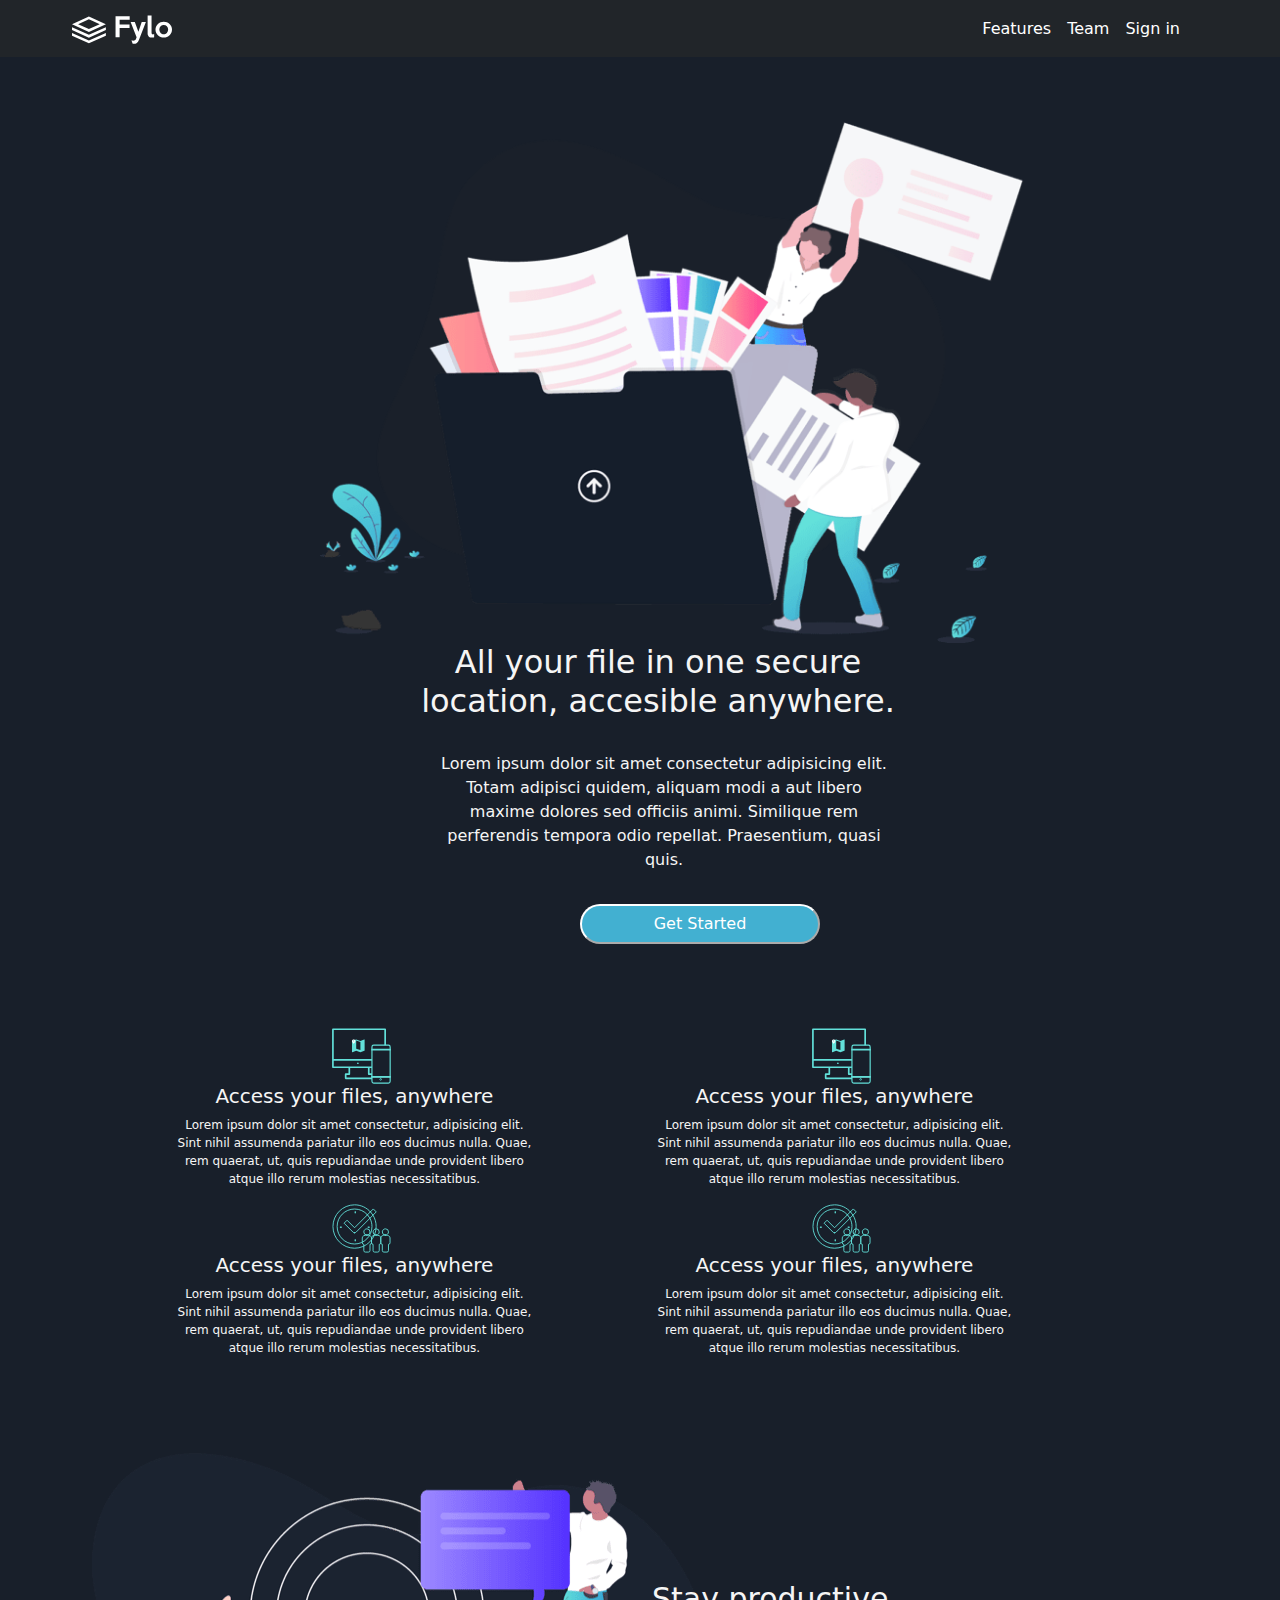
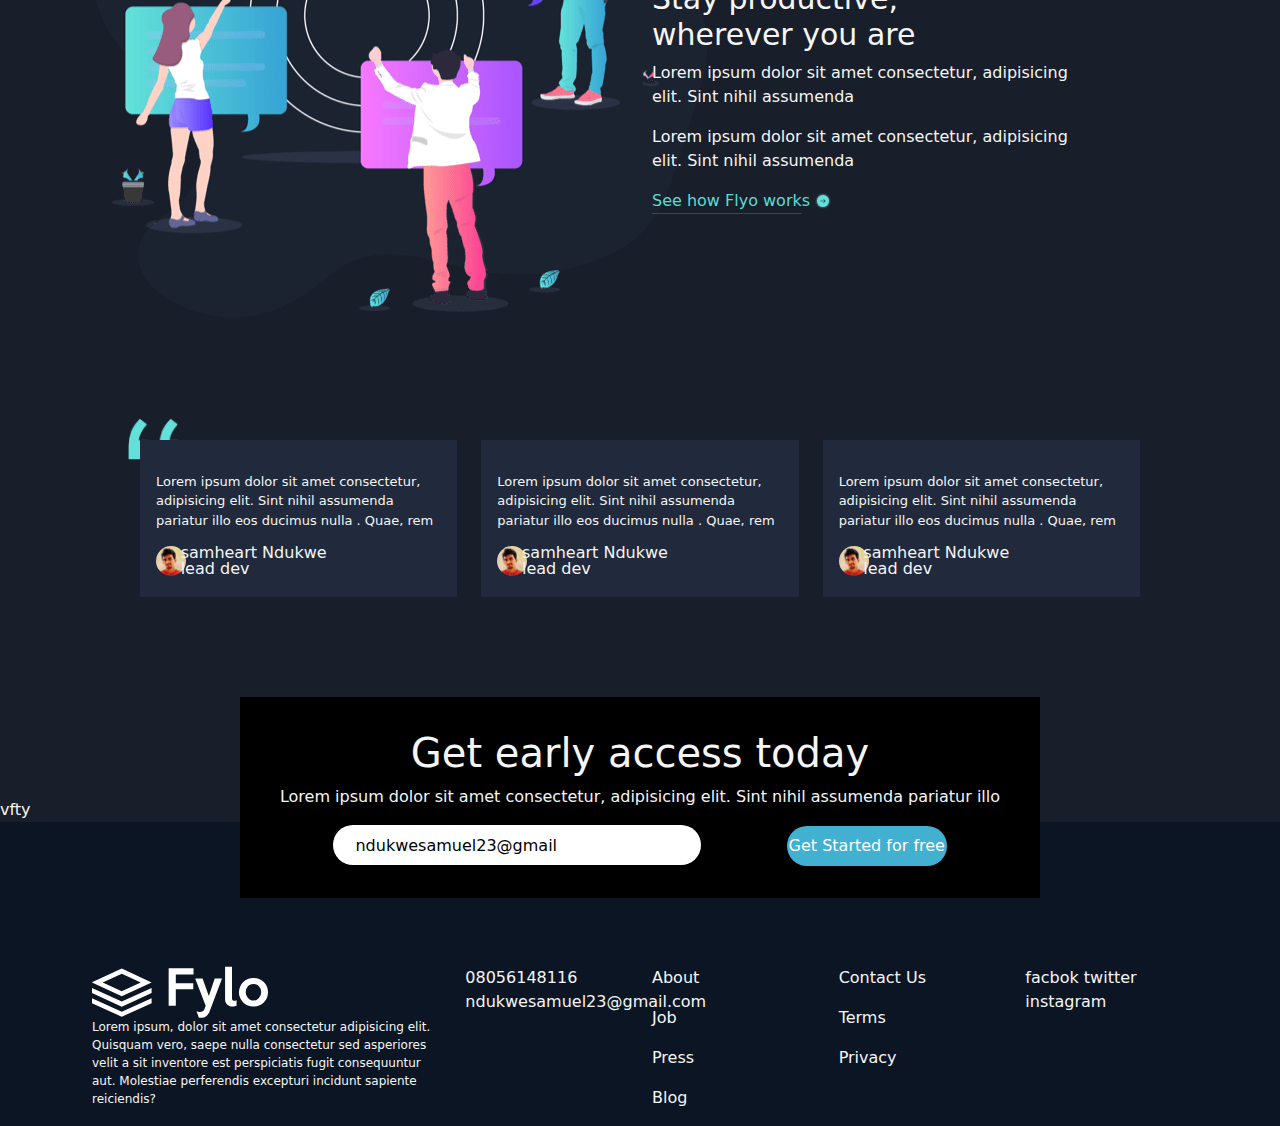
==== commit 3c3ccb6b: "new just add the boost" ====
--- a/index.html
+++ b/index.html
@@ -6,7 +6,7 @@
     <meta http-equiv="X-UA-Compatible" content="IE=edge">
     <meta name="viewport" content="width=device-width, initial-scale=1.0">
     <title>Document</title>
-    <link rel="stylesheet" href="../bootstrap-5.0.2-dist/css/bootstrap.min.css">
+    <link rel="stylesheet" href="css/bootstrap.css">
     <link rel="stylesheet" href="css/style2.css">
     <link rel="stylesheet" href="css/style2_tablet.css">
     <link rel="stylesheet" href="css/style2_phone.css">
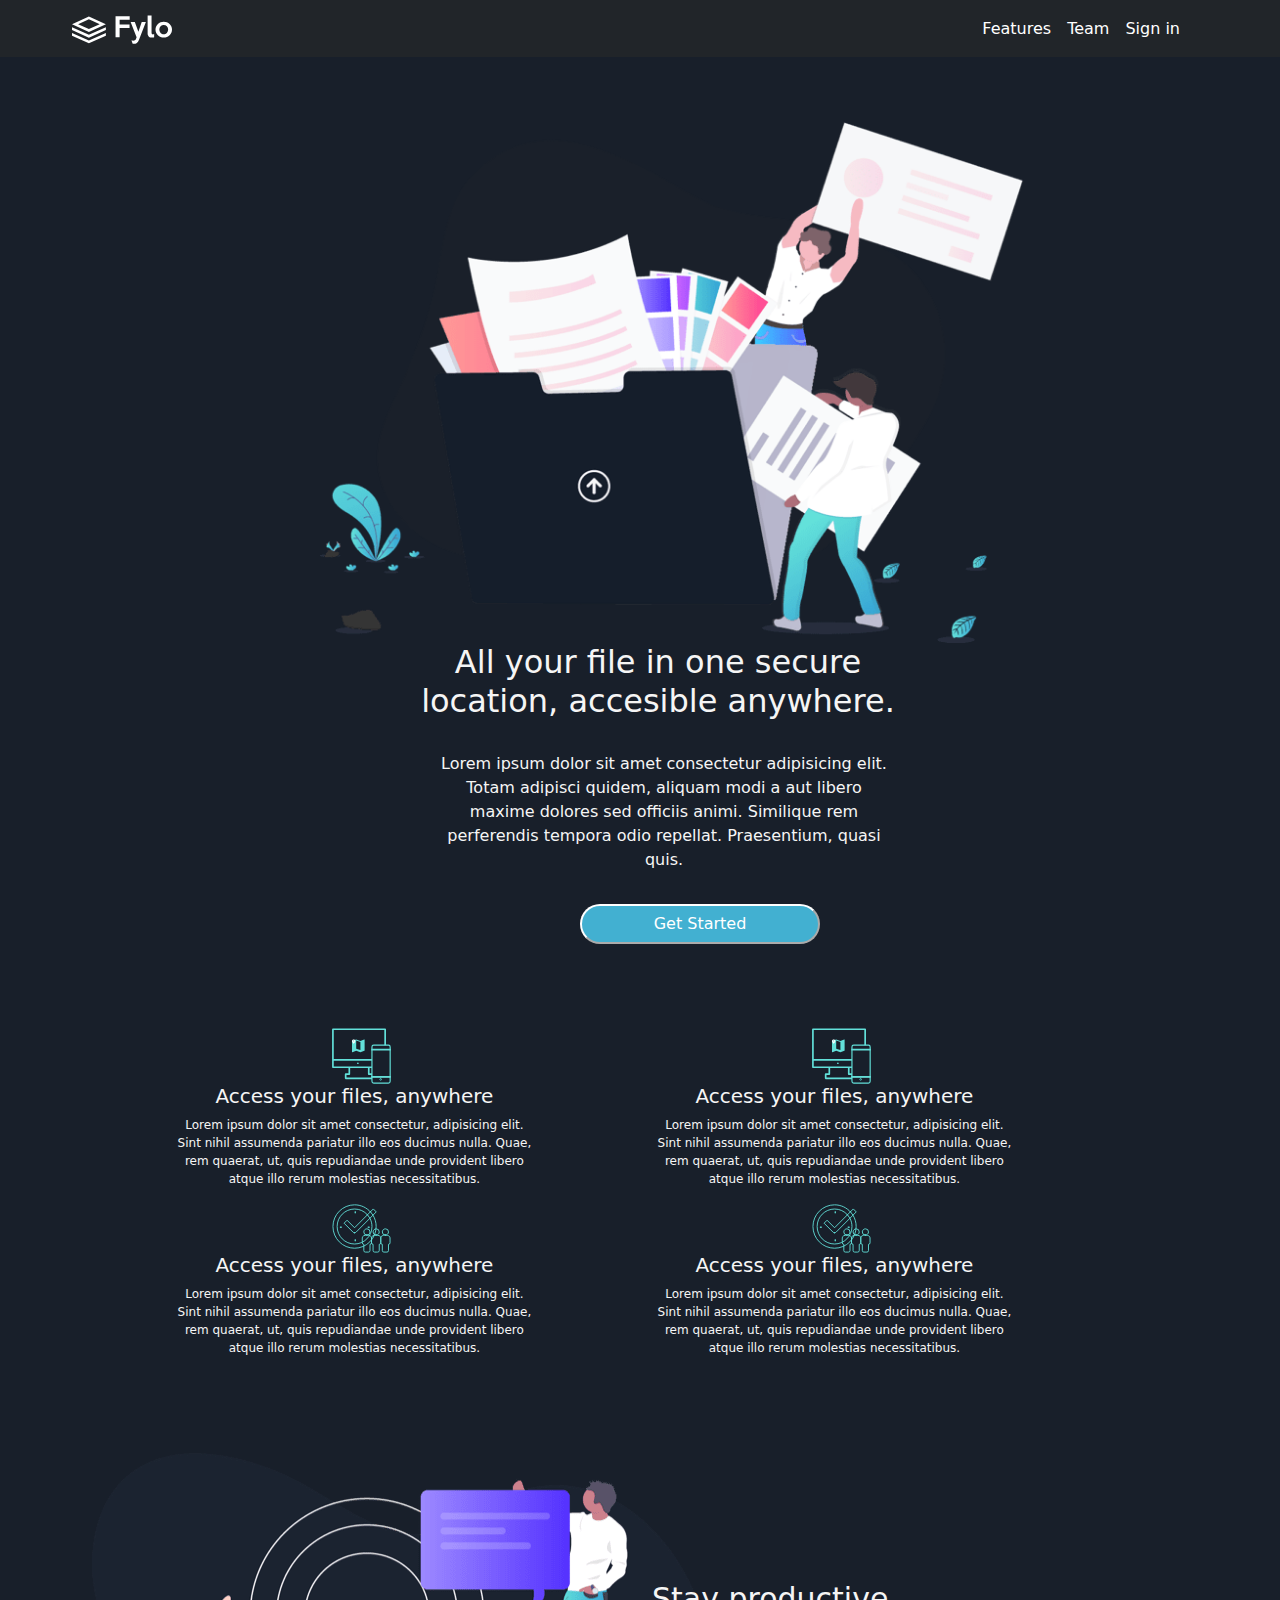
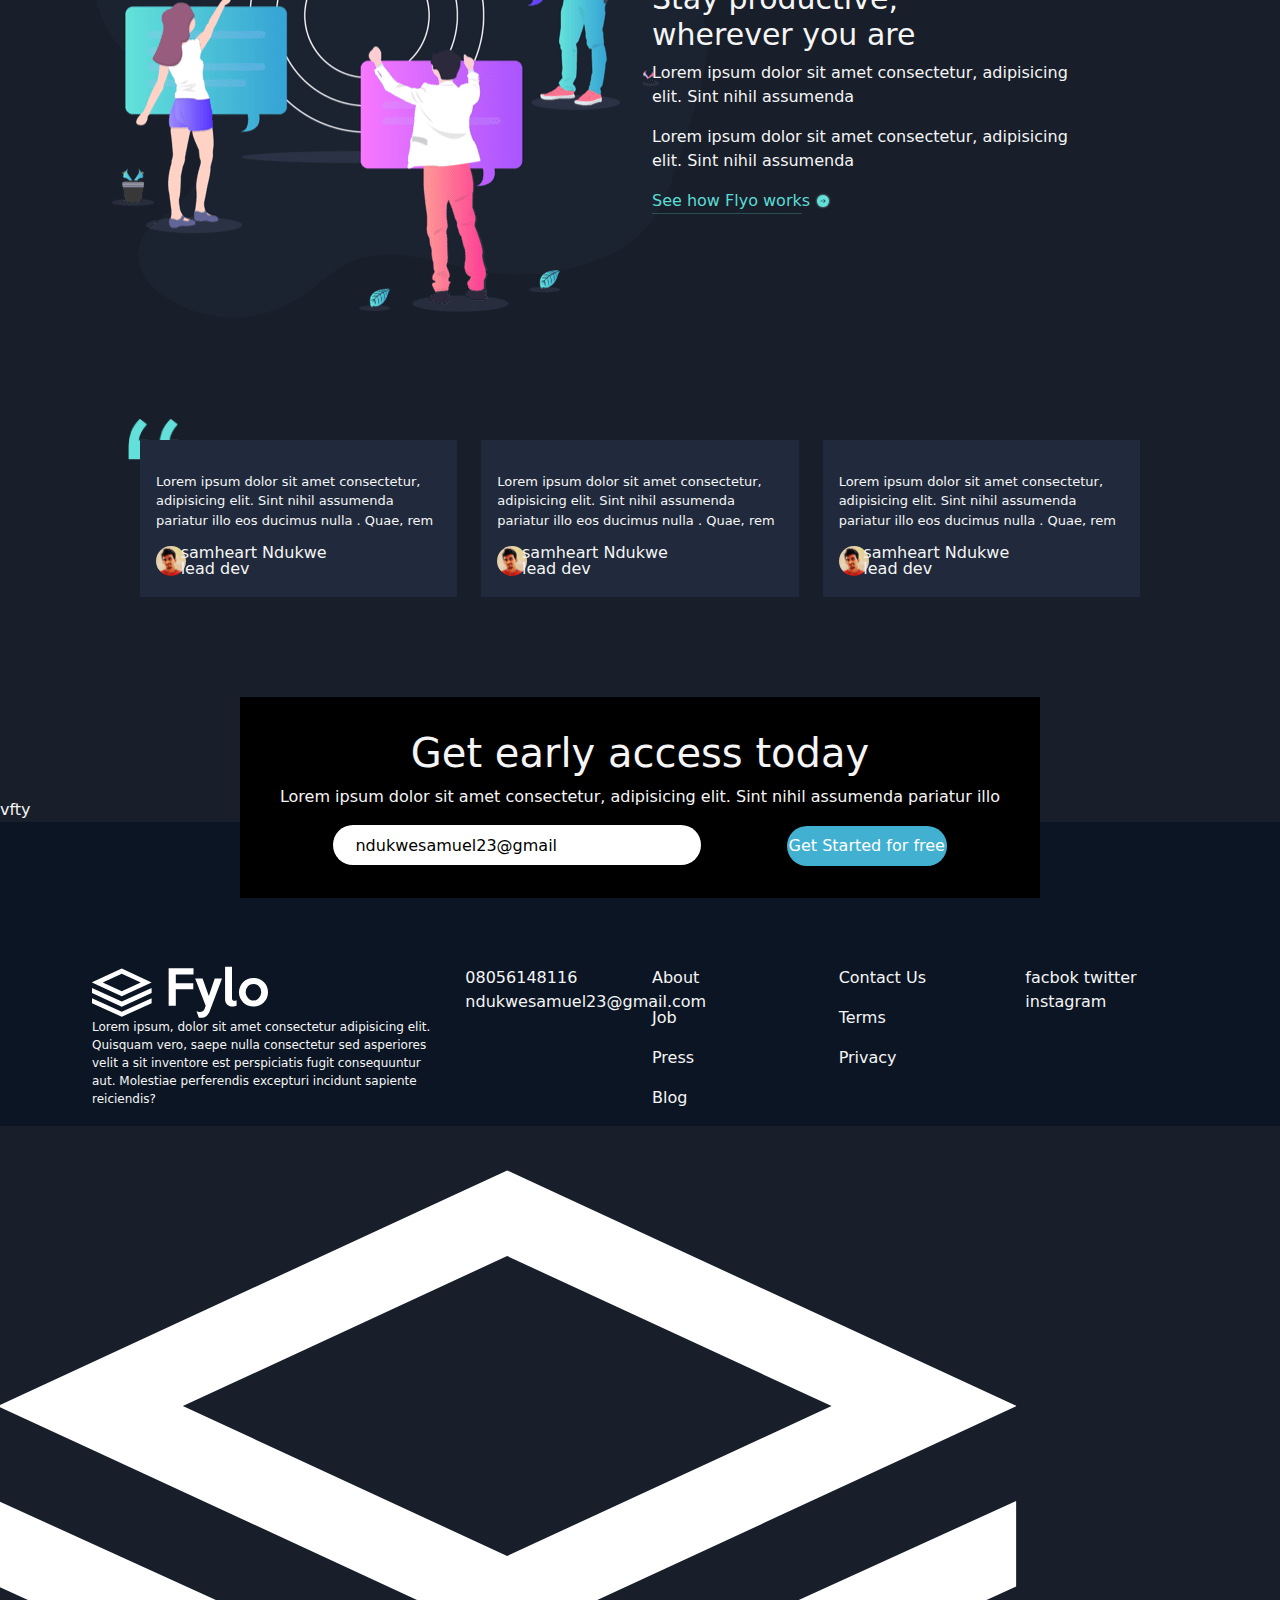
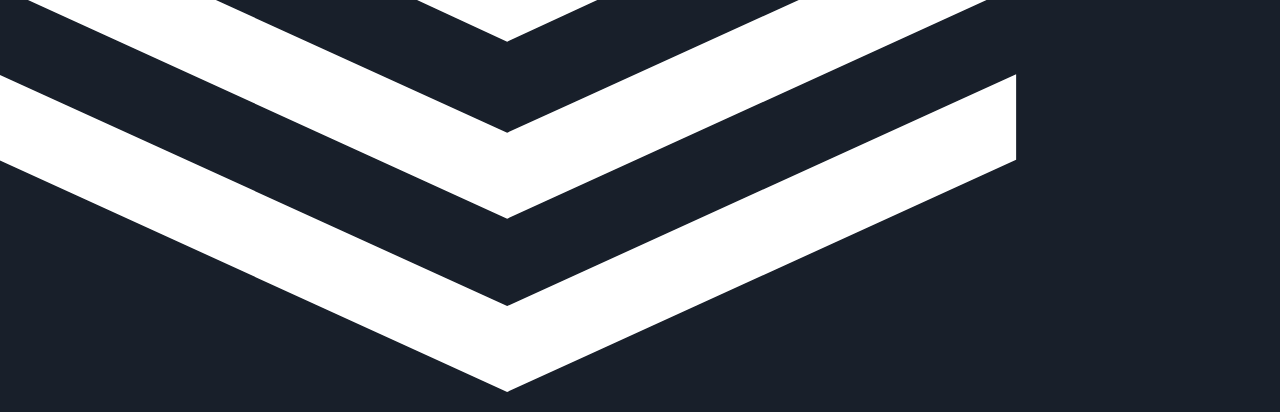
==== commit c101ea0c: "new just add the boot" ====
--- a/index.html
+++ b/index.html
@@ -393,6 +393,8 @@
 </footer>
 
 
+<img src="images/logo.svg" width="3000px" alt="">
+
 
 
     <script src="https://cdn.jsdelivr.net/npm/bootstrap@5.0.2/dist/js/bootstrap.bundle.min.js" integrity="sha384-MrcW6ZMFYlzcLA8Nl+NtUVF0sA7MsXsP1UyJoMp4YLEuNSfAP+JcXn/tWtIaxVXM" crossorigin="anonymous"></script>
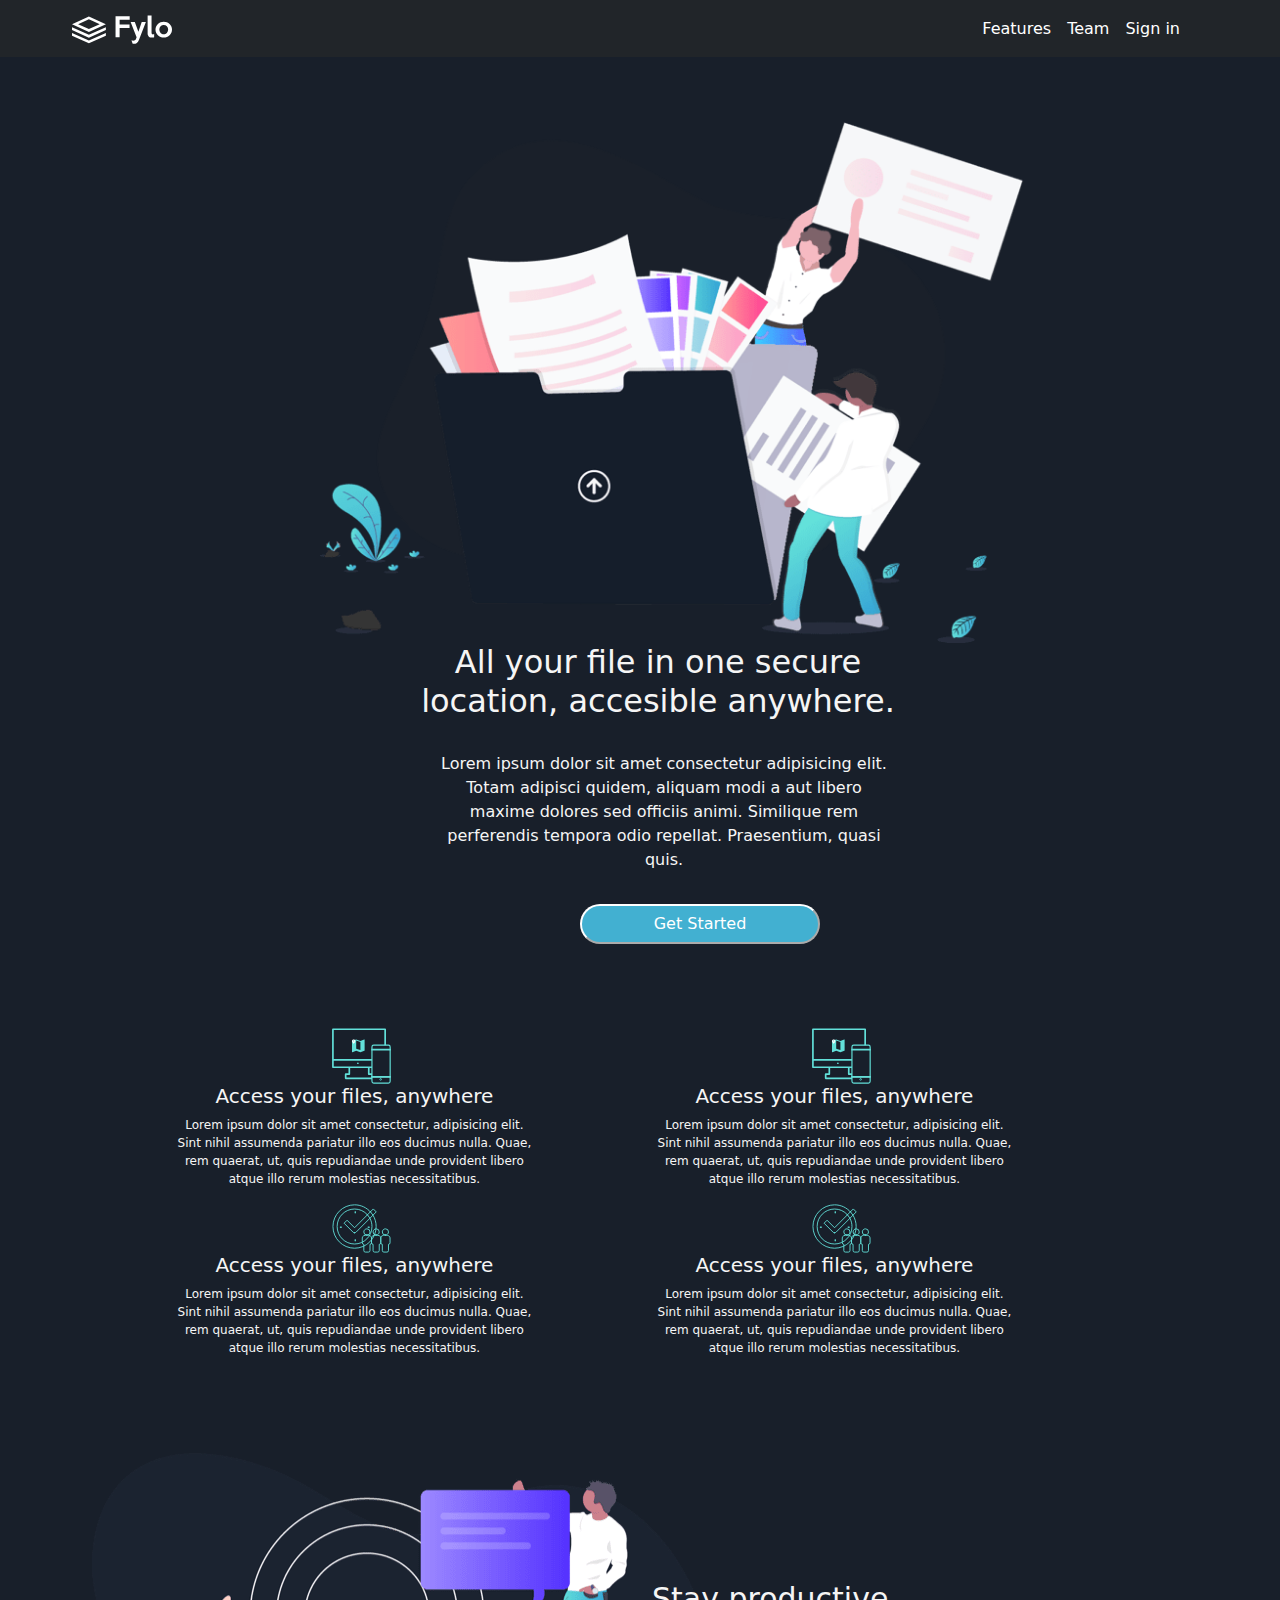
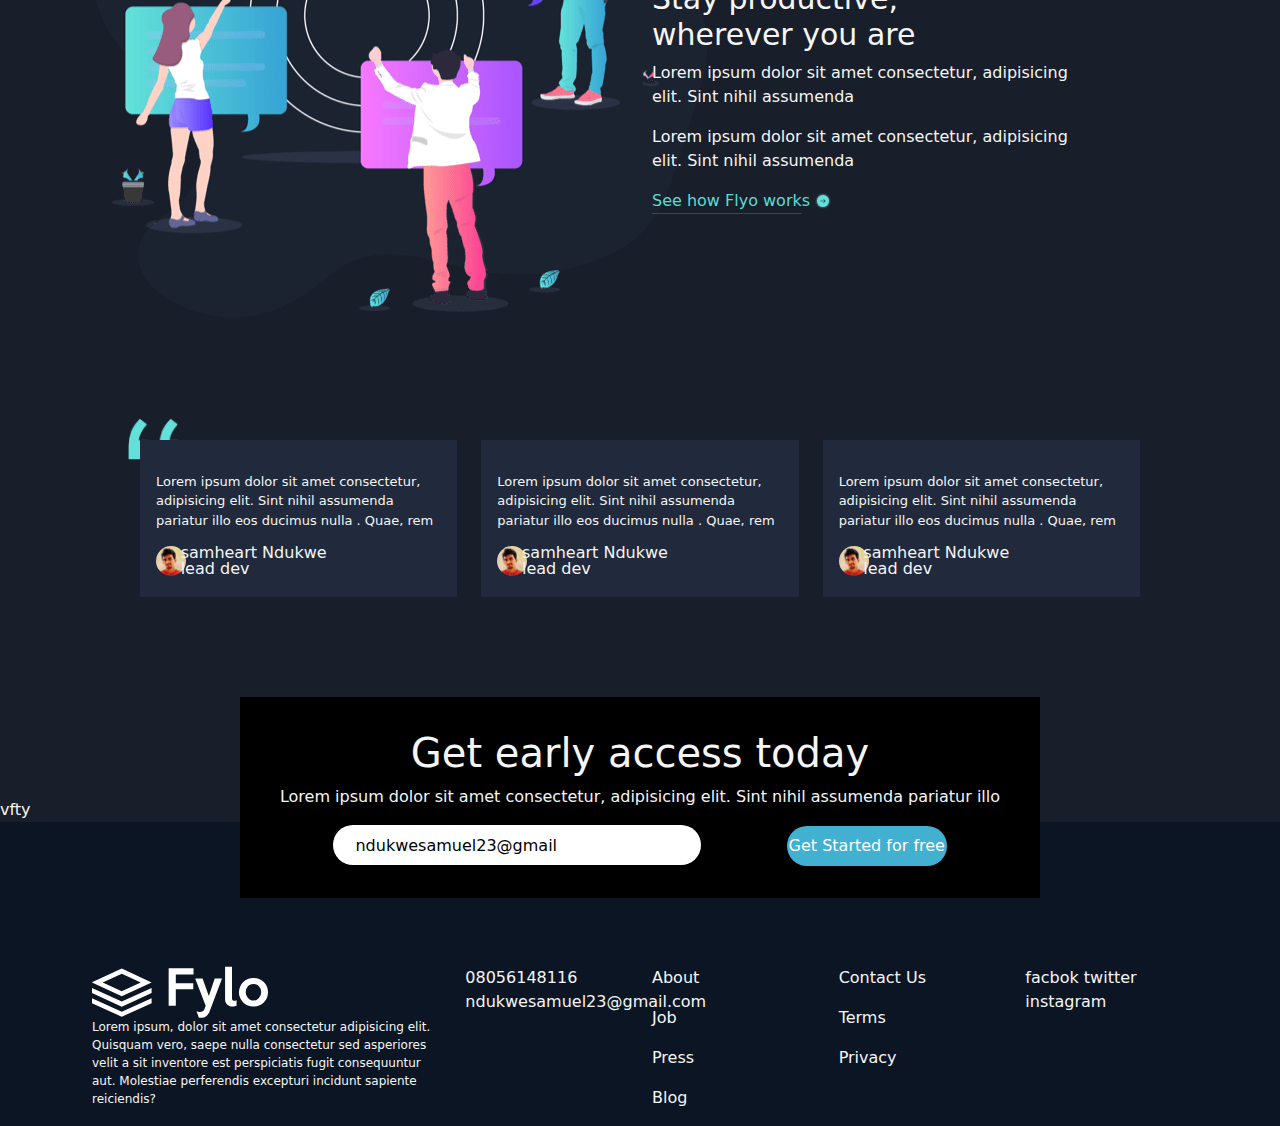
==== commit 0af97485: "new just add the boot" ====
--- a/index.html
+++ b/index.html
@@ -393,7 +393,7 @@
 </footer>
 
 
-<img src="images/logo.svg" width="3000px" alt="">
+
 
 
 
